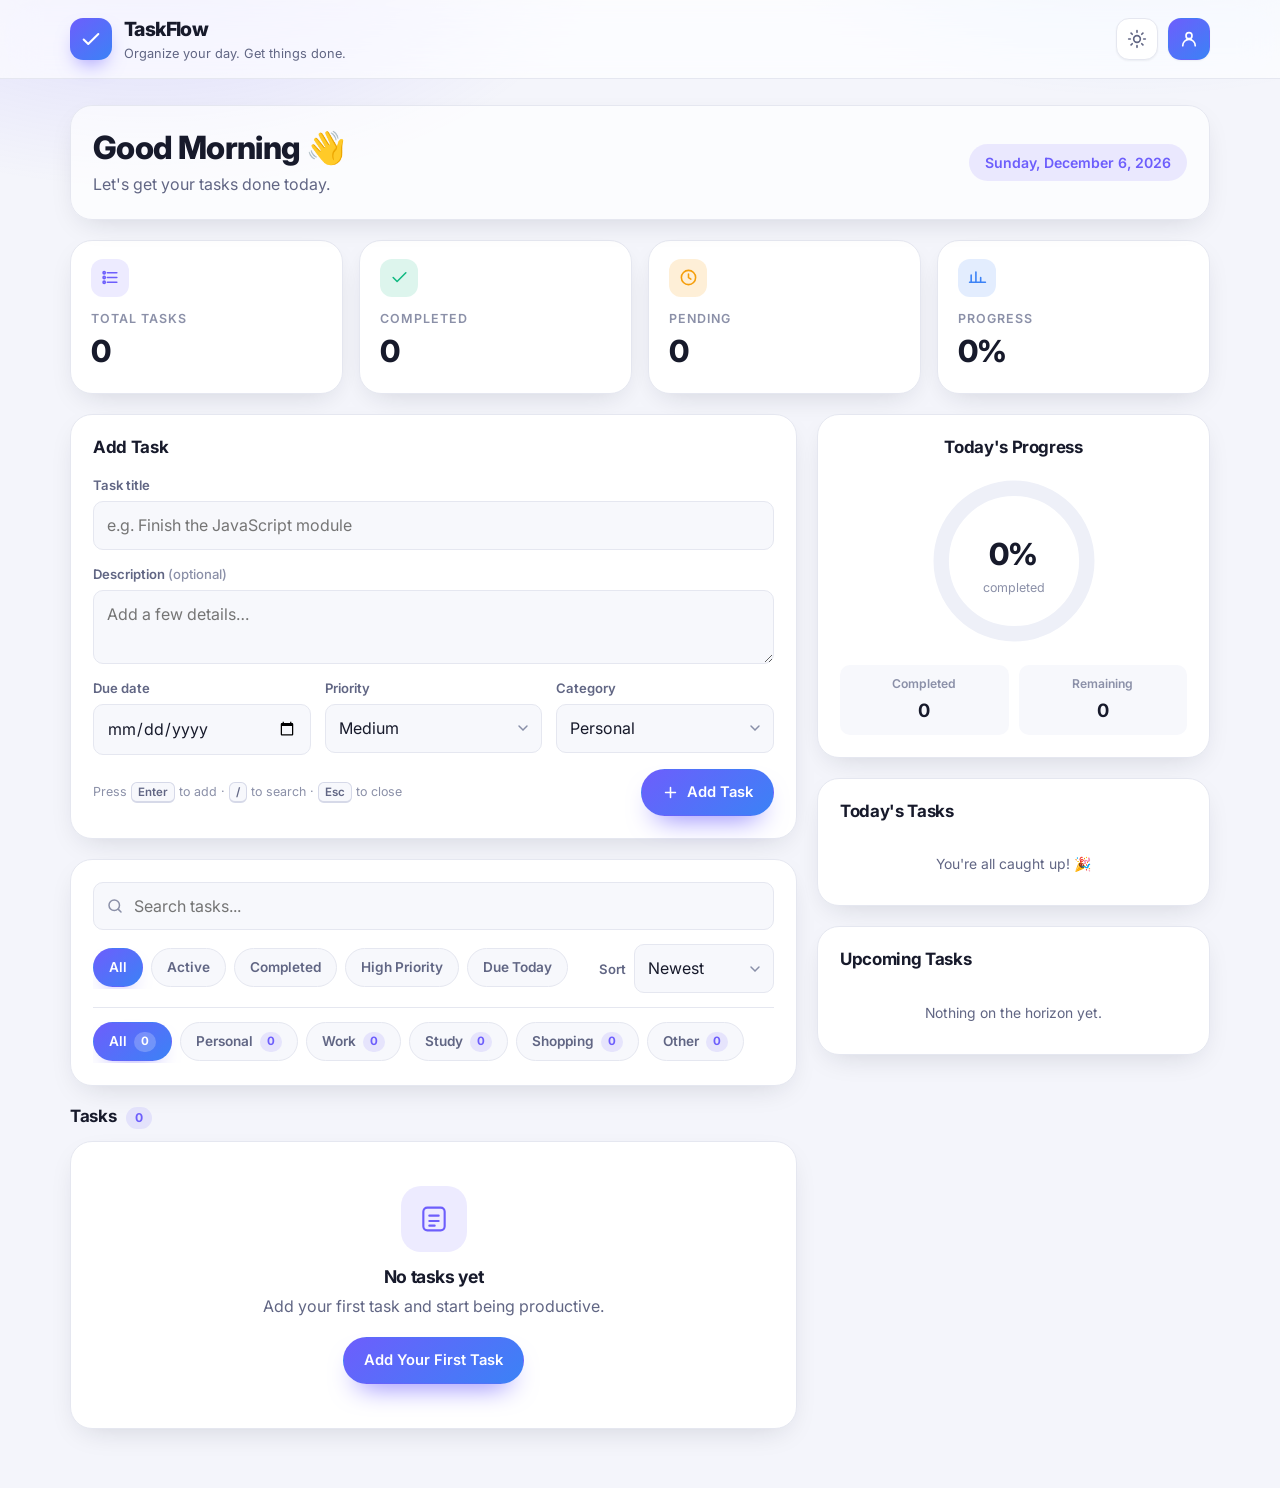
==== todo-app/index.html @ 4cf3ac59 "Add TaskFlow to-do app (HTML/CSS/JS, localStorage)" ====
<!DOCTYPE html>
<html lang="en" data-theme="light">
<head>
  <meta charset="UTF-8">
  <meta name="viewport" content="width=device-width, initial-scale=1.0">
  <title>TaskFlow — Organize your day. Get things done.</title>
  <meta name="description" content="TaskFlow is a modern to-do list app to organize your day and get things done.">
  <link rel="preconnect" href="https://fonts.googleapis.com">
  <link rel="preconnect" href="https://fonts.gstatic.com" crossorigin>
  <link href="https://fonts.googleapis.com/css2?family=Inter:wght@400;500;600;700;800&display=swap" rel="stylesheet">
  <link rel="stylesheet" href="style.css">
</head>
<body>
  <a class="skip-link" href="#main">Skip to content</a>

  <header class="app-header">
    <div class="container header-inner">
      <div class="brand">
        <span class="brand-mark" aria-hidden="true">
          <svg viewBox="0 0 24 24" fill="none" stroke="currentColor" stroke-width="2.2" stroke-linecap="round" stroke-linejoin="round">
            <path d="M4 12.5 9 17.5 20 6.5"></path>
          </svg>
        </span>
        <span class="brand-text">
          <span class="brand-title">TaskFlow</span>
          <span class="brand-subtitle">Organize your day. Get things done.</span>
        </span>
      </div>

      <div class="header-actions">
        <button id="themeToggle" class="icon-btn" type="button" aria-pressed="false" aria-label="Switch to dark mode" title="Toggle theme (T)">
          <svg class="icon-sun" viewBox="0 0 24 24" fill="none" stroke="currentColor" stroke-width="2" stroke-linecap="round" aria-hidden="true">
            <circle cx="12" cy="12" r="4"></circle>
            <path d="M12 2v2M12 20v2M4.9 4.9l1.4 1.4M17.7 17.7l1.4 1.4M2 12h2M20 12h2M4.9 19.1l1.4-1.4M17.7 6.3l1.4-1.4"></path>
          </svg>
          <svg class="icon-moon" viewBox="0 0 24 24" fill="none" stroke="currentColor" stroke-width="2" stroke-linecap="round" stroke-linejoin="round" aria-hidden="true">
            <path d="M21 12.8A9 9 0 1 1 11.2 3a7 7 0 0 0 9.8 9.8z"></path>
          </svg>
        </button>
        <button class="avatar-btn" type="button" aria-label="Your profile" title="Your profile">
          <svg viewBox="0 0 24 24" fill="none" stroke="currentColor" stroke-width="2" stroke-linecap="round" stroke-linejoin="round" aria-hidden="true">
            <circle cx="12" cy="8" r="3.6"></circle>
            <path d="M4.5 20a7.5 7.5 0 0 1 15 0"></path>
          </svg>
        </button>
      </div>
    </div>
  </header>

  <main class="container dashboard" id="main">
    <section class="welcome card glass" aria-labelledby="greeting">
      <div>
        <h1 class="welcome-title" id="greeting">Hello 👋</h1>
        <p class="welcome-sub">Let's get your tasks done today.</p>
      </div>
      <p class="welcome-date" id="todayDate"></p>
    </section>

    <section class="stats" aria-label="Task statistics">
      <article class="card stat-card">
        <span class="stat-icon stat-icon--total" aria-hidden="true">
          <svg viewBox="0 0 24 24" fill="none" stroke="currentColor" stroke-width="2" stroke-linecap="round" stroke-linejoin="round"><path d="M8 6h12M8 12h12M8 18h12"></path><circle cx="4" cy="6" r="1.4"></circle><circle cx="4" cy="12" r="1.4"></circle><circle cx="4" cy="18" r="1.4"></circle></svg>
        </span>
        <p class="stat-label">Total Tasks</p>
        <p class="stat-value" id="statTotal">0</p>
      </article>

      <article class="card stat-card">
        <span class="stat-icon stat-icon--done" aria-hidden="true">
          <svg viewBox="0 0 24 24" fill="none" stroke="currentColor" stroke-width="2" stroke-linecap="round" stroke-linejoin="round"><path d="M20 6 9 17l-5-5"></path></svg>
        </span>
        <p class="stat-label">Completed</p>
        <p class="stat-value" id="statCompleted">0</p>
      </article>

      <article class="card stat-card">
        <span class="stat-icon stat-icon--pending" aria-hidden="true">
          <svg viewBox="0 0 24 24" fill="none" stroke="currentColor" stroke-width="2" stroke-linecap="round" stroke-linejoin="round"><circle cx="12" cy="12" r="9"></circle><path d="M12 7.5V12l3 2"></path></svg>
        </span>
        <p class="stat-label">Pending</p>
        <p class="stat-value" id="statPending">0</p>
      </article>

      <article class="card stat-card">
        <span class="stat-icon stat-icon--progress" aria-hidden="true">
          <svg viewBox="0 0 24 24" fill="none" stroke="currentColor" stroke-width="2" stroke-linecap="round" stroke-linejoin="round"><path d="M4 18V9M10 18V5M16 18v-6M22 18H2"></path></svg>
        </span>
        <p class="stat-label">Progress</p>
        <p class="stat-value" id="statProgress">0%</p>
      </article>
    </section>

    <div class="layout">
      <div class="layout-main">
        <section class="card compose" aria-labelledby="composeTitle">
          <h2 class="section-title" id="composeTitle">Add Task</h2>
          <form id="taskForm" novalidate>
            <div class="field">
              <label for="taskTitle">Task title</label>
              <input id="taskTitle" name="title" type="text" maxlength="120" placeholder="e.g. Finish the JavaScript module" autocomplete="off">
              <p class="error" id="titleError" role="alert" hidden></p>
            </div>

            <div class="field">
              <label for="taskDescription">Description <span class="optional">(optional)</span></label>
              <textarea id="taskDescription" name="description" rows="2" maxlength="500" placeholder="Add a few details…"></textarea>
            </div>

            <div class="field-row">
              <div class="field">
                <label for="taskDueDate">Due date</label>
                <input id="taskDueDate" name="dueDate" type="date">
                <p class="error" id="dueDateError" role="alert" hidden></p>
              </div>
              <div class="field">
                <label for="taskPriority">Priority</label>
                <select id="taskPriority" name="priority">
                  <option value="low">Low</option>
                  <option value="medium" selected>Medium</option>
                  <option value="high">High</option>
                </select>
              </div>
              <div class="field">
                <label for="taskCategory">Category</label>
                <select id="taskCategory" name="category">
                  <option value="personal" selected>Personal</option>
                  <option value="work">Work</option>
                  <option value="study">Study</option>
                  <option value="shopping">Shopping</option>
                  <option value="other">Other</option>
                </select>
              </div>
            </div>

            <div class="compose-footer">
              <p class="hint">Press <kbd>Enter</kbd> to add · <kbd>/</kbd> to search · <kbd>Esc</kbd> to close</p>
              <button class="btn btn-primary" type="submit" id="addTaskBtn">
                <svg viewBox="0 0 24 24" fill="none" stroke="currentColor" stroke-width="2.2" stroke-linecap="round" aria-hidden="true"><path d="M12 5v14M5 12h14"></path></svg>
                Add Task
              </button>
            </div>
          </form>
        </section>

        <section class="card toolbar" aria-label="Search, filter and sort tasks">
          <div class="search-wrap">
            <svg class="search-icon" viewBox="0 0 24 24" fill="none" stroke="currentColor" stroke-width="2" stroke-linecap="round" aria-hidden="true"><circle cx="11" cy="11" r="7"></circle><path d="m20 20-3.5-3.5"></path></svg>
            <input id="searchInput" type="search" placeholder="Search tasks..." aria-label="Search tasks" autocomplete="off">
          </div>

          <div class="toolbar-row">
            <div class="chips" id="statusFilters" role="tablist" aria-label="Status filters">
              <button class="chip is-active" type="button" role="tab" aria-selected="true" data-filter="all">All</button>
              <button class="chip" type="button" role="tab" aria-selected="false" data-filter="active">Active</button>
              <button class="chip" type="button" role="tab" aria-selected="false" data-filter="completed">Completed</button>
              <button class="chip" type="button" role="tab" aria-selected="false" data-filter="high">High Priority</button>
              <button class="chip" type="button" role="tab" aria-selected="false" data-filter="today">Due Today</button>
            </div>

            <div class="sort-wrap">
              <label for="sortSelect">Sort</label>
              <select id="sortSelect">
                <option value="newest" selected>Newest</option>
                <option value="oldest">Oldest</option>
                <option value="priority">Priority</option>
                <option value="dueDate">Due Date</option>
              </select>
            </div>
          </div>

          <div class="chips chips--category" id="categoryFilters" aria-label="Category filters">
            <button class="chip is-active" type="button" data-category="all">All <span class="chip-count" data-count="all">0</span></button>
            <button class="chip" type="button" data-category="personal">Personal <span class="chip-count" data-count="personal">0</span></button>
            <button class="chip" type="button" data-category="work">Work <span class="chip-count" data-count="work">0</span></button>
            <button class="chip" type="button" data-category="study">Study <span class="chip-count" data-count="study">0</span></button>
            <button class="chip" type="button" data-category="shopping">Shopping <span class="chip-count" data-count="shopping">0</span></button>
            <button class="chip" type="button" data-category="other">Other <span class="chip-count" data-count="other">0</span></button>
          </div>
        </section>

        <section class="task-section" aria-labelledby="activeTitle">
          <div class="section-head">
            <h2 class="section-title" id="activeTitle">Tasks <span class="badge-count" id="activeCount">0</span></h2>
          </div>
          <ul class="task-list" id="taskList"></ul>

          <div class="empty-state card" id="emptyState" hidden>
            <span class="empty-art" aria-hidden="true">
              <svg viewBox="0 0 24 24" fill="none" stroke="currentColor" stroke-width="1.6" stroke-linecap="round" stroke-linejoin="round"><rect x="4" y="3.5" width="16" height="17" rx="3"></rect><path d="M8.5 9.5h7M8.5 13.5h7M8.5 17h4"></path></svg>
            </span>
            <h3 id="emptyTitle">No tasks yet</h3>
            <p id="emptyText">Add your first task and start being productive.</p>
            <button class="btn btn-primary" type="button" id="emptyAddBtn">Add Your First Task</button>
          </div>
        </section>

        <section class="task-section" aria-labelledby="completedTitle" id="completedSection" hidden>
          <div class="section-head">
            <h2 class="section-title" id="completedTitle">Completed <span class="badge-count" id="completedCount">0</span></h2>
            <button class="btn btn-ghost btn-sm" type="button" id="clearCompletedBtn">Clear completed</button>
          </div>
          <ul class="task-list" id="completedList"></ul>
        </section>
      </div>

      <aside class="layout-side">
        <section class="card progress-card" aria-labelledby="progressTitle">
          <h2 class="section-title" id="progressTitle">Today's Progress</h2>
          <div class="ring-wrap">
            <svg class="ring" viewBox="0 0 120 120" role="img" aria-labelledby="ringLabel">
              <title id="ringLabel">Completion progress</title>
              <circle class="ring-track" cx="60" cy="60" r="52"></circle>
              <circle class="ring-value" id="progressRing" cx="60" cy="60" r="52"></circle>
            </svg>
            <div class="ring-center">
              <p class="ring-percent" id="progressPercent">0%</p>
              <p class="ring-caption">completed</p>
            </div>
          </div>
          <dl class="progress-legend">
            <div><dt>Completed</dt><dd id="progressCompleted">0</dd></div>
            <div><dt>Remaining</dt><dd id="progressRemaining">0</dd></div>
          </dl>
        </section>

        <section class="card list-card" aria-labelledby="todayTitle">
          <h2 class="section-title" id="todayTitle">Today's Tasks</h2>
          <ul class="mini-list" id="todayList"></ul>
          <p class="mini-empty" id="todayEmpty">You're all caught up! 🎉</p>
        </section>

        <section class="card list-card" aria-labelledby="upcomingTitle">
          <h2 class="section-title" id="upcomingTitle">Upcoming Tasks</h2>
          <ul class="mini-list" id="upcomingList"></ul>
          <p class="mini-empty" id="upcomingEmpty">Nothing on the horizon yet.</p>
        </section>
      </aside>
    </div>
  </main>

  <!-- Edit modal -->
  <div class="modal-backdrop" id="editModal" hidden>
    <div class="modal card" role="dialog" aria-modal="true" aria-labelledby="editModalTitle">
      <header class="modal-head">
        <h2 id="editModalTitle">Edit Task</h2>
        <button class="icon-btn icon-btn--sm" type="button" data-close-modal aria-label="Close">
          <svg viewBox="0 0 24 24" fill="none" stroke="currentColor" stroke-width="2" stroke-linecap="round" aria-hidden="true"><path d="M6 6l12 12M18 6 6 18"></path></svg>
        </button>
      </header>

      <form id="editForm" novalidate>
        <div class="field">
          <label for="editTitle">Task title</label>
          <input id="editTitle" type="text" maxlength="120" autocomplete="off">
          <p class="error" id="editTitleError" role="alert" hidden></p>
        </div>
        <div class="field">
          <label for="editDescription">Description</label>
          <textarea id="editDescription" rows="3" maxlength="500"></textarea>
        </div>
        <div class="field-row">
          <div class="field">
            <label for="editDueDate">Due date</label>
            <input id="editDueDate" type="date">
          </div>
          <div class="field">
            <label for="editPriority">Priority</label>
            <select id="editPriority">
              <option value="low">Low</option>
              <option value="medium">Medium</option>
              <option value="high">High</option>
            </select>
          </div>
          <div class="field">
            <label for="editCategory">Category</label>
            <select id="editCategory">
              <option value="personal">Personal</option>
              <option value="work">Work</option>
              <option value="study">Study</option>
              <option value="shopping">Shopping</option>
              <option value="other">Other</option>
            </select>
          </div>
        </div>
        <footer class="modal-foot">
          <button class="btn btn-ghost" type="button" data-close-modal>Cancel</button>
          <button class="btn btn-primary" type="submit">Save Changes</button>
        </footer>
      </form>
    </div>
  </div>

  <!-- Delete modal -->
  <div class="modal-backdrop" id="deleteModal" hidden>
    <div class="modal modal--sm card" role="dialog" aria-modal="true" aria-labelledby="deleteModalTitle" aria-describedby="deleteModalText">
      <div class="danger-art" aria-hidden="true">
        <svg viewBox="0 0 24 24" fill="none" stroke="currentColor" stroke-width="2" stroke-linecap="round" stroke-linejoin="round"><path d="M4 7h16M9 7V5.5A1.5 1.5 0 0 1 10.5 4h3A1.5 1.5 0 0 1 15 5.5V7"></path><path d="M6.5 7l.8 12A2 2 0 0 0 9.3 21h5.4a2 2 0 0 0 2-1.9l.8-12"></path></svg>
      </div>
      <h2 id="deleteModalTitle">Delete task</h2>
      <p id="deleteModalText">Are you sure you want to delete this task?</p>
      <footer class="modal-foot modal-foot--center">
        <button class="btn btn-ghost" type="button" data-close-modal>Cancel</button>
        <button class="btn btn-danger" type="button" id="confirmDeleteBtn">Delete</button>
      </footer>
    </div>
  </div>

  <div class="toast-stack" id="toastStack" role="status" aria-live="polite" aria-atomic="false"></div>

  <script src="script.js"></script>
</body>
</html>
---- todo-app/style.css ----
/* ==========================================================================
   TaskFlow — design tokens
   ========================================================================== */
:root {
  --accent: #6d5efc;
  --accent-strong: #5a4bf0;
  --accent-soft: rgba(109, 94, 252, 0.12);
  --blue: #3b82f6;

  --bg: #f4f5fb;
  --bg-glow-1: rgba(109, 94, 252, 0.18);
  --bg-glow-2: rgba(59, 130, 246, 0.16);
  --surface: #ffffff;
  --surface-2: #f7f8fc;
  --surface-3: #eef0f8;
  --glass: rgba(255, 255, 255, 0.65);
  --border: #e5e7f0;
  --border-strong: #d6d9e8;

  --text: #171a2b;
  --text-muted: #616684;
  --text-faint: #8b90a8;

  --low: #10b981;
  --low-soft: rgba(16, 185, 129, 0.14);
  --medium: #f59e0b;
  --medium-soft: rgba(245, 158, 11, 0.16);
  --high: #ef4444;
  --high-soft: rgba(239, 68, 68, 0.14);

  --radius-sm: 10px;
  --radius: 16px;
  --radius-lg: 22px;
  --shadow-sm: 0 1px 2px rgba(23, 26, 43, 0.06);
  --shadow: 0 10px 30px -12px rgba(23, 26, 43, 0.18);
  --shadow-lg: 0 26px 60px -22px rgba(23, 26, 43, 0.32);
  --ring: 0 0 0 4px rgba(109, 94, 252, 0.22);

  --ease: cubic-bezier(0.4, 0, 0.2, 1);
  --speed: 220ms;
}

[data-theme="dark"] {
  --accent: #8b7dff;
  --accent-strong: #a396ff;
  --accent-soft: rgba(139, 125, 255, 0.16);

  --bg: #0d0f1a;
  --bg-glow-1: rgba(109, 94, 252, 0.26);
  --bg-glow-2: rgba(59, 130, 246, 0.18);
  --surface: #161a29;
  --surface-2: #1b2032;
  --surface-3: #222840;
  --glass: rgba(28, 33, 51, 0.62);
  --border: #262c42;
  --border-strong: #333a56;

  --text: #eef0f8;
  --text-muted: #a6accb;
  --text-faint: #7d84a3;

  --shadow-sm: 0 1px 2px rgba(0, 0, 0, 0.4);
  --shadow: 0 14px 34px -14px rgba(0, 0, 0, 0.7);
  --shadow-lg: 0 30px 70px -24px rgba(0, 0, 0, 0.8);
  --ring: 0 0 0 4px rgba(139, 125, 255, 0.28);
}

/* ==========================================================================
   Base
   ========================================================================== */
*,
*::before,
*::after { box-sizing: border-box; }

html { scroll-behavior: smooth; }

body {
  margin: 0;
  min-height: 100vh;
  font-family: "Inter", system-ui, -apple-system, "Segoe UI", sans-serif;
  color: var(--text);
  background: var(--bg);
  line-height: 1.55;
  -webkit-font-smoothing: antialiased;
  overflow-x: hidden;
  transition: background var(--speed) var(--ease), color var(--speed) var(--ease);
}

body::before {
  content: "";
  position: fixed;
  inset: -20% -10% auto -10%;
  height: 70vh;
  background:
    radial-gradient(42% 55% at 18% 20%, var(--bg-glow-1), transparent 70%),
    radial-gradient(38% 50% at 82% 8%, var(--bg-glow-2), transparent 72%);
  pointer-events: none;
  z-index: 0;
}

h1, h2, h3 { margin: 0; line-height: 1.25; letter-spacing: -0.02em; }
p { margin: 0; }
ul { margin: 0; padding: 0; list-style: none; }
button { font: inherit; color: inherit; cursor: pointer; }
input, textarea, select { font: inherit; color: inherit; }

:focus-visible {
  outline: 2px solid var(--accent);
  outline-offset: 2px;
}

.skip-link {
  position: absolute;
  left: -9999px;
  top: 0;
  padding: 10px 16px;
  background: var(--surface);
  border-radius: 0 0 var(--radius-sm) 0;
  z-index: 60;
}
.skip-link:focus { left: 0; }

.container {
  width: 100%;
  max-width: 1180px;
  margin: 0 auto;
  padding: 0 20px;
  position: relative;
  z-index: 1;
}

.card {
  background: var(--surface);
  border: 1px solid var(--border);
  border-radius: var(--radius-lg);
  box-shadow: var(--shadow);
  padding: 22px;
}

.glass {
  background: var(--glass);
  backdrop-filter: blur(16px) saturate(160%);
  -webkit-backdrop-filter: blur(16px) saturate(160%);
}

/* ==========================================================================
   Header
   ========================================================================== */
.app-header {
  position: sticky;
  top: 0;
  z-index: 30;
  background: var(--glass);
  backdrop-filter: blur(18px) saturate(160%);
  -webkit-backdrop-filter: blur(18px) saturate(160%);
  border-bottom: 1px solid var(--border);
}

.header-inner {
  display: flex;
  align-items: center;
  justify-content: space-between;
  gap: 16px;
  padding-block: 14px;
}

.brand { display: flex; align-items: center; gap: 12px; min-width: 0; }

.brand-mark {
  display: grid;
  place-items: center;
  width: 42px;
  height: 42px;
  flex: none;
  border-radius: 13px;
  color: #fff;
  background: linear-gradient(140deg, var(--accent), var(--blue));
  box-shadow: 0 10px 22px -10px var(--accent);
}
.brand-mark svg { width: 22px; height: 22px; }

.brand-text { display: flex; flex-direction: column; min-width: 0; }
.brand-title { font-size: 1.22rem; font-weight: 800; letter-spacing: -0.03em; }
.brand-subtitle { font-size: 0.8rem; color: var(--text-muted); }

.header-actions { display: flex; align-items: center; gap: 10px; }

.icon-btn,
.avatar-btn {
  display: grid;
  place-items: center;
  width: 42px;
  height: 42px;
  border-radius: 13px;
  border: 1px solid var(--border);
  background: var(--surface);
  color: var(--text-muted);
  box-shadow: var(--shadow-sm);
  transition: transform var(--speed) var(--ease), color var(--speed) var(--ease),
    border-color var(--speed) var(--ease), background var(--speed) var(--ease);
}
.icon-btn:hover,
.avatar-btn:hover {
  color: var(--accent);
  border-color: var(--accent);
  transform: translateY(-2px);
}
.icon-btn svg,
.avatar-btn svg { width: 20px; height: 20px; }
.icon-btn--sm { width: 34px; height: 34px; border-radius: 10px; }
.icon-btn--sm svg { width: 16px; height: 16px; }

.icon-moon { display: none; }
[data-theme="dark"] .icon-sun { display: none; }
[data-theme="dark"] .icon-moon { display: block; }

.avatar-btn {
  color: #fff;
  border-color: transparent;
  background: linear-gradient(140deg, var(--accent), var(--blue));
}
.avatar-btn:hover { color: #fff; border-color: transparent; }

/* ==========================================================================
   Dashboard layout
   ========================================================================== */
.dashboard {
  display: flex;
  flex-direction: column;
  gap: 20px;
  padding-block: 26px 60px;
  animation: page-in 480ms var(--ease) both;
}

.welcome {
  display: flex;
  align-items: center;
  justify-content: space-between;
  gap: 18px;
  flex-wrap: wrap;
}
.welcome-title { font-size: clamp(1.5rem, 3.2vw, 2rem); font-weight: 800; }
.welcome-sub { color: var(--text-muted); margin-top: 4px; }
.welcome-date {
  font-size: 0.88rem;
  font-weight: 600;
  color: var(--accent);
  background: var(--accent-soft);
  border-radius: 999px;
  padding: 8px 16px;
  white-space: nowrap;
}

.stats {
  display: grid;
  grid-template-columns: repeat(4, minmax(0, 1fr));
  gap: 16px;
}

.stat-card {
  padding: 18px 20px;
  transition: transform var(--speed) var(--ease), box-shadow var(--speed) var(--ease);
}
.stat-card:hover { transform: translateY(-4px); box-shadow: var(--shadow-lg); }

.stat-icon {
  display: grid;
  place-items: center;
  width: 38px;
  height: 38px;
  border-radius: 12px;
  margin-bottom: 12px;
}
.stat-icon svg { width: 19px; height: 19px; }
.stat-icon--total { color: var(--accent); background: var(--accent-soft); }
.stat-icon--done { color: var(--low); background: var(--low-soft); }
.stat-icon--pending { color: var(--medium); background: var(--medium-soft); }
.stat-icon--progress { color: var(--blue); background: rgba(59, 130, 246, 0.14); }

.stat-label {
  font-size: 0.78rem;
  font-weight: 600;
  text-transform: uppercase;
  letter-spacing: 0.08em;
  color: var(--text-faint);
}
.stat-value { font-size: 1.9rem; font-weight: 800; letter-spacing: -0.03em; }

.layout {
  display: grid;
  grid-template-columns: minmax(0, 1.85fr) minmax(0, 1fr);
  gap: 20px;
  align-items: start;
}
.layout-main,
.layout-side { display: flex; flex-direction: column; gap: 20px; min-width: 0; }
.layout-side { position: sticky; top: 92px; }

.section-title { font-size: 1.06rem; font-weight: 700; }
.section-head {
  display: flex;
  align-items: center;
  justify-content: space-between;
  gap: 12px;
  margin-bottom: 12px;
}
.badge-count {
  display: inline-grid;
  place-items: center;
  min-width: 26px;
  height: 22px;
  padding: 0 7px;
  margin-left: 6px;
  font-size: 0.76rem;
  font-weight: 700;
  color: var(--accent);
  background: var(--accent-soft);
  border-radius: 999px;
}

/* ==========================================================================
   Forms
   ========================================================================== */
.field { display: flex; flex-direction: column; gap: 6px; min-width: 0; }
.compose form { display: flex; flex-direction: column; gap: 14px; margin-top: 16px; }
.field-row {
  display: grid;
  grid-template-columns: repeat(3, minmax(0, 1fr));
  gap: 14px;
}

label {
  font-size: 0.82rem;
  font-weight: 600;
  color: var(--text-muted);
}
.optional { font-weight: 500; color: var(--text-faint); }

input[type="text"],
input[type="search"],
input[type="date"],
textarea,
select {
  width: 100%;
  padding: 11px 13px;
  background: var(--surface-2);
  border: 1px solid var(--border);
  border-radius: var(--radius-sm);
  transition: border-color var(--speed) var(--ease), box-shadow var(--speed) var(--ease),
    background var(--speed) var(--ease);
}
textarea { resize: vertical; min-height: 46px; }

select {
  appearance: none;
  background-image: url("data:image/svg+xml,%3Csvg xmlns='http://www.w3.org/2000/svg' viewBox='0 0 24 24' fill='none' stroke='%23888fa8' stroke-width='2.2' stroke-linecap='round'%3E%3Cpath d='m6 9 6 6 6-6'/%3E%3C/svg%3E");
  background-repeat: no-repeat;
  background-position: right 10px center;
  background-size: 16px;
  padding-right: 34px;
}

input:focus,
textarea:focus,
select:focus {
  outline: none;
  border-color: var(--accent);
  box-shadow: var(--ring);
  background: var(--surface);
}

input.is-invalid,
textarea.is-invalid {
  border-color: var(--high);
  box-shadow: 0 0 0 4px var(--high-soft);
}

.error { font-size: 0.78rem; font-weight: 500; color: var(--high); }

.compose-footer {
  display: flex;
  align-items: center;
  justify-content: space-between;
  gap: 14px;
  flex-wrap: wrap;
}
.hint { font-size: 0.78rem; color: var(--text-faint); }
kbd {
  font-family: inherit;
  font-size: 0.72rem;
  font-weight: 600;
  padding: 2px 6px;
  border: 1px solid var(--border-strong);
  border-bottom-width: 2px;
  border-radius: 6px;
  background: var(--surface-2);
  color: var(--text-muted);
}

/* Buttons */
.btn {
  display: inline-flex;
  align-items: center;
  justify-content: center;
  gap: 8px;
  padding: 11px 20px;
  font-size: 0.92rem;
  font-weight: 600;
  border: 1px solid transparent;
  border-radius: 999px;
  transition: transform var(--speed) var(--ease), box-shadow var(--speed) var(--ease),
    background var(--speed) var(--ease), color var(--speed) var(--ease);
}
.btn svg { width: 17px; height: 17px; }
.btn:hover { transform: translateY(-2px); }
.btn:active { transform: translateY(0); }
.btn-sm { padding: 7px 14px; font-size: 0.82rem; }

.btn-primary {
  color: #fff;
  background: linear-gradient(140deg, var(--accent), var(--blue));
  box-shadow: 0 14px 28px -14px var(--accent);
}
.btn-primary:hover { box-shadow: 0 18px 34px -14px var(--accent); }

.btn-ghost {
  color: var(--text-muted);
  background: var(--surface-2);
  border-color: var(--border);
}
.btn-ghost:hover { color: var(--text); background: var(--surface-3); }

.btn-danger {
  color: #fff;
  background: var(--high);
  box-shadow: 0 14px 28px -14px var(--high);
}

/* ==========================================================================
   Toolbar: search / filters / sort
   ========================================================================== */
.toolbar { display: flex; flex-direction: column; gap: 14px; }

.search-wrap { position: relative; }
.search-icon {
  position: absolute;
  left: 13px;
  top: 50%;
  transform: translateY(-50%);
  width: 18px;
  height: 18px;
  color: var(--text-faint);
  pointer-events: none;
}
.search-wrap input { padding-left: 40px; }

.toolbar-row {
  display: flex;
  align-items: center;
  justify-content: space-between;
  gap: 14px;
  flex-wrap: wrap;
}

.chips {
  display: flex;
  gap: 8px;
  overflow-x: auto;
  scrollbar-width: none;
  padding-bottom: 2px;
}
.chips::-webkit-scrollbar { display: none; }
.chips--category { border-top: 1px solid var(--border); padding-top: 14px; }

.chip {
  display: inline-flex;
  align-items: center;
  gap: 7px;
  white-space: nowrap;
  padding: 8px 15px;
  font-size: 0.85rem;
  font-weight: 600;
  color: var(--text-muted);
  background: var(--surface-2);
  border: 1px solid var(--border);
  border-radius: 999px;
  transition: all var(--speed) var(--ease);
}
.chip:hover { color: var(--accent); border-color: var(--accent); }
.chip.is-active {
  color: #fff;
  background: linear-gradient(140deg, var(--accent), var(--blue));
  border-color: transparent;
  box-shadow: 0 10px 22px -14px var(--accent);
}

.chip-count {
  font-size: 0.72rem;
  font-weight: 700;
  padding: 1px 7px;
  border-radius: 999px;
  background: var(--accent-soft);
  color: var(--accent);
}
.chip.is-active .chip-count { background: rgba(255, 255, 255, 0.22); color: #fff; }

.sort-wrap { display: flex; align-items: center; gap: 8px; }
.sort-wrap select { width: auto; min-width: 140px; }

/* ==========================================================================
   Task cards
   ========================================================================== */
.task-list { display: flex; flex-direction: column; gap: 12px; }

.task {
  display: flex;
  align-items: flex-start;
  gap: 14px;
  padding: 16px 18px;
  background: var(--surface);
  border: 1px solid var(--border);
  border-radius: var(--radius);
  box-shadow: var(--shadow-sm);
  animation: task-in 320ms var(--ease) both;
  transition: transform var(--speed) var(--ease), box-shadow var(--speed) var(--ease),
    border-color var(--speed) var(--ease), opacity var(--speed) var(--ease);
}
.task:hover { transform: translateY(-3px); box-shadow: var(--shadow); border-color: var(--border-strong); }
.task.is-removing { animation: task-out 260ms var(--ease) both; }
.task.is-completed { opacity: 0.66; background: var(--surface-2); }
.task.is-due-soon { border-left: 3px solid var(--medium); }
.task.is-overdue { border-left: 3px solid var(--high); }

.task-check {
  position: relative;
  flex: none;
  width: 22px;
  height: 22px;
  margin-top: 3px;
  border-radius: 7px;
  border: 2px solid var(--border-strong);
  background: transparent;
  display: grid;
  place-items: center;
  color: transparent;
  transition: all var(--speed) var(--ease);
}
.task-check svg { width: 13px; height: 13px; }
.task-check:hover { border-color: var(--accent); }
.task.is-completed .task-check {
  color: #fff;
  border-color: transparent;
  background: linear-gradient(140deg, var(--low), #34d399);
  animation: pop 260ms var(--ease);
}

.task-body { flex: 1; min-width: 0; display: flex; flex-direction: column; gap: 6px; }
.task-title {
  font-size: 0.99rem;
  font-weight: 650;
  word-break: break-word;
}
.task.is-completed .task-title { text-decoration: line-through; color: var(--text-faint); }
.task-desc { font-size: 0.87rem; color: var(--text-muted); word-break: break-word; }
.task.is-completed .task-desc { color: var(--text-faint); }

.task-meta { display: flex; flex-wrap: wrap; align-items: center; gap: 8px; margin-top: 2px; }

.tag {
  display: inline-flex;
  align-items: center;
  gap: 5px;
  font-size: 0.74rem;
  font-weight: 600;
  padding: 4px 10px;
  border-radius: 999px;
  background: var(--surface-3);
  color: var(--text-muted);
}
.tag svg { width: 13px; height: 13px; }
.tag--low { color: var(--low); background: var(--low-soft); }
.tag--medium { color: var(--medium); background: var(--medium-soft); }
.tag--high { color: var(--high); background: var(--high-soft); }
.tag--category { color: var(--accent); background: var(--accent-soft); }
.tag--overdue { color: var(--high); background: var(--high-soft); }
.tag--due-soon { color: var(--medium); background: var(--medium-soft); }
.tag--created { color: var(--text-faint); background: transparent; padding-inline: 2px; }

.task-actions { display: flex; gap: 6px; flex: none; }
.action-btn {
  display: grid;
  place-items: center;
  width: 34px;
  height: 34px;
  border-radius: 10px;
  border: 1px solid transparent;
  background: var(--surface-2);
  color: var(--text-faint);
  transition: all var(--speed) var(--ease);
}
.action-btn svg { width: 16px; height: 16px; }
.action-btn:hover { color: var(--accent); border-color: var(--accent); background: var(--accent-soft); }
.action-btn--danger:hover { color: var(--high); border-color: var(--high); background: var(--high-soft); }

/* Empty state */
.empty-state {
  text-align: center;
  padding: 44px 26px;
  animation: task-in 320ms var(--ease) both;
}
.empty-art {
  display: inline-grid;
  place-items: center;
  width: 66px;
  height: 66px;
  margin-bottom: 14px;
  border-radius: 20px;
  color: var(--accent);
  background: var(--accent-soft);
}
.empty-art svg { width: 32px; height: 32px; }
.empty-state h3 { font-size: 1.1rem; }
.empty-state p { color: var(--text-muted); margin: 6px 0 18px; }

/* ==========================================================================
   Sidebar cards
   ========================================================================== */
.progress-card { text-align: center; }
.ring-wrap { position: relative; width: 168px; margin: 18px auto 8px; }
.ring { width: 100%; transform: rotate(-90deg); }
.ring-track,
.ring-value {
  fill: none;
  stroke-width: 11;
  stroke-linecap: round;
}
.ring-track { stroke: var(--surface-3); }
.ring-value {
  stroke: var(--accent);
  stroke-dasharray: 326.7;
  stroke-dashoffset: 326.7;
  transition: stroke-dashoffset 700ms var(--ease);
}
.ring-center {
  position: absolute;
  inset: 0;
  display: grid;
  place-content: center;
}
.ring-percent { font-size: 1.9rem; font-weight: 800; letter-spacing: -0.03em; }
.ring-caption { font-size: 0.78rem; color: var(--text-faint); }

.progress-legend {
  display: grid;
  grid-template-columns: 1fr 1fr;
  gap: 10px;
  margin: 14px 0 0;
}
.progress-legend > div {
  background: var(--surface-2);
  border-radius: var(--radius-sm);
  padding: 10px;
}
.progress-legend dt { font-size: 0.76rem; color: var(--text-faint); font-weight: 600; }
.progress-legend dd { margin: 2px 0 0; font-size: 1.15rem; font-weight: 700; }

.list-card { display: flex; flex-direction: column; gap: 12px; }
.mini-list { display: flex; flex-direction: column; gap: 8px; }
.mini-item {
  display: flex;
  align-items: center;
  gap: 10px;
  padding: 10px 12px;
  border-radius: var(--radius-sm);
  background: var(--surface-2);
  border: 1px solid transparent;
  transition: all var(--speed) var(--ease);
}
.mini-item:hover { border-color: var(--accent); transform: translateX(3px); }
.mini-dot { width: 9px; height: 9px; border-radius: 50%; flex: none; }
.mini-dot--low { background: var(--low); }
.mini-dot--medium { background: var(--medium); }
.mini-dot--high { background: var(--high); }
.mini-text { flex: 1; min-width: 0; }
.mini-title {
  font-size: 0.87rem;
  font-weight: 600;
  white-space: nowrap;
  overflow: hidden;
  text-overflow: ellipsis;
}
.mini-item.is-completed .mini-title { text-decoration: line-through; color: var(--text-faint); }
.mini-sub { font-size: 0.74rem; color: var(--text-faint); }
.mini-item.is-soon .mini-sub { color: var(--medium); font-weight: 600; }
.mini-empty { font-size: 0.87rem; color: var(--text-muted); text-align: center; padding: 8px 0; }

/* ==========================================================================
   Modals
   ========================================================================== */
.modal-backdrop {
  position: fixed;
  inset: 0;
  z-index: 50;
  display: grid;
  place-items: center;
  padding: 20px;
  background: rgba(13, 15, 26, 0.55);
  backdrop-filter: blur(6px);
  -webkit-backdrop-filter: blur(6px);
  animation: fade-in 180ms var(--ease) both;
}
.modal-backdrop[hidden] { display: none; }

.modal {
  width: min(560px, 100%);
  max-height: calc(100vh - 40px);
  overflow-y: auto;
  box-shadow: var(--shadow-lg);
  animation: modal-in 260ms var(--ease) both;
}
.modal--sm { width: min(400px, 100%); text-align: center; }
.modal form { display: flex; flex-direction: column; gap: 14px; }

.modal-head {
  display: flex;
  align-items: center;
  justify-content: space-between;
  gap: 12px;
  margin-bottom: 16px;
}
.modal-head h2 { font-size: 1.12rem; font-weight: 700; }
.modal-foot { display: flex; justify-content: flex-end; gap: 10px; margin-top: 4px; }
.modal-foot--center { justify-content: center; margin-top: 20px; }

.modal--sm h2 { font-size: 1.08rem; }
.modal--sm p { color: var(--text-muted); margin-top: 6px; }
.danger-art {
  display: inline-grid;
  place-items: center;
  width: 56px;
  height: 56px;
  margin-bottom: 14px;
  border-radius: 18px;
  color: var(--high);
  background: var(--high-soft);
}
.danger-art svg { width: 26px; height: 26px; }

/* ==========================================================================
   Toasts
   ========================================================================== */
.toast-stack {
  position: fixed;
  right: 20px;
  bottom: 20px;
  z-index: 60;
  display: flex;
  flex-direction: column;
  gap: 10px;
  pointer-events: none;
}

.toast {
  display: flex;
  align-items: center;
  gap: 10px;
  min-width: 230px;
  max-width: 340px;
  padding: 13px 16px;
  font-size: 0.88rem;
  font-weight: 600;
  color: var(--text);
  background: var(--surface);
  border: 1px solid var(--border);
  border-left: 3px solid var(--accent);
  border-radius: var(--radius-sm);
  box-shadow: var(--shadow-lg);
  animation: toast-in 300ms var(--ease) both;
}
.toast.is-leaving { animation: toast-out 260ms var(--ease) both; }
.toast-icon { flex: none; display: grid; place-items: center; width: 22px; height: 22px; }
.toast-icon svg { width: 18px; height: 18px; }
.toast--success { border-left-color: var(--low); }
.toast--success .toast-icon { color: var(--low); }
.toast--info { border-left-color: var(--blue); }
.toast--info .toast-icon { color: var(--blue); }
.toast--danger { border-left-color: var(--high); }
.toast--danger .toast-icon { color: var(--high); }

/* ==========================================================================
   Animations
   ========================================================================== */
@keyframes page-in {
  from { opacity: 0; transform: translateY(12px); }
  to { opacity: 1; transform: none; }
}
@keyframes task-in {
  from { opacity: 0; transform: translateY(10px) scale(0.985); }
  to { opacity: 1; transform: none; }
}
@keyframes task-out {
  to { opacity: 0; transform: translateX(30px) scale(0.96); }
}
@keyframes modal-in {
  from { opacity: 0; transform: translateY(16px) scale(0.97); }
  to { opacity: 1; transform: none; }
}
@keyframes fade-in { from { opacity: 0; } to { opacity: 1; } }
@keyframes toast-in {
  from { opacity: 0; transform: translateX(24px) scale(0.96); }
  to { opacity: 1; transform: none; }
}
@keyframes toast-out {
  to { opacity: 0; transform: translateX(24px) scale(0.96); }
}
@keyframes pop {
  0% { transform: scale(0.7); }
  60% { transform: scale(1.14); }
  100% { transform: scale(1); }
}

/* ==========================================================================
   Responsive
   ========================================================================== */
@media (max-width: 1024px) {
  .layout { grid-template-columns: minmax(0, 1fr); }
  .layout-side { position: static; }
}

@media (max-width: 760px) {
  .stats { grid-template-columns: repeat(2, minmax(0, 1fr)); }
  .field-row { grid-template-columns: minmax(0, 1fr); }
  .brand-subtitle { display: none; }
  .welcome { flex-direction: column; align-items: flex-start; }
  .toolbar-row { flex-direction: column; align-items: stretch; }
  .sort-wrap select { width: 100%; }
  .compose-footer { flex-direction: column-reverse; align-items: stretch; }
  .compose-footer .btn { width: 100%; }
  .hint { text-align: center; }
  .task { flex-wrap: wrap; }
  .task-actions { width: 100%; justify-content: flex-end; }
  .action-btn { width: 42px; height: 42px; }
  .task-check { width: 26px; height: 26px; }
  .toast-stack { left: 16px; right: 16px; bottom: 16px; }
  .toast { max-width: none; }
  .modal { max-height: calc(100vh - 32px); }
  .container { padding: 0 16px; }
}

@media (max-width: 420px) {
  .stats { grid-template-columns: minmax(0, 1fr); }
}

@media (prefers-reduced-motion: reduce) {
  *,
  *::before,
  *::after {
    animation-duration: 0.01ms !important;
    animation-iteration-count: 1 !important;
    transition-duration: 0.01ms !important;
  }
  html { scroll-behavior: auto; }
}
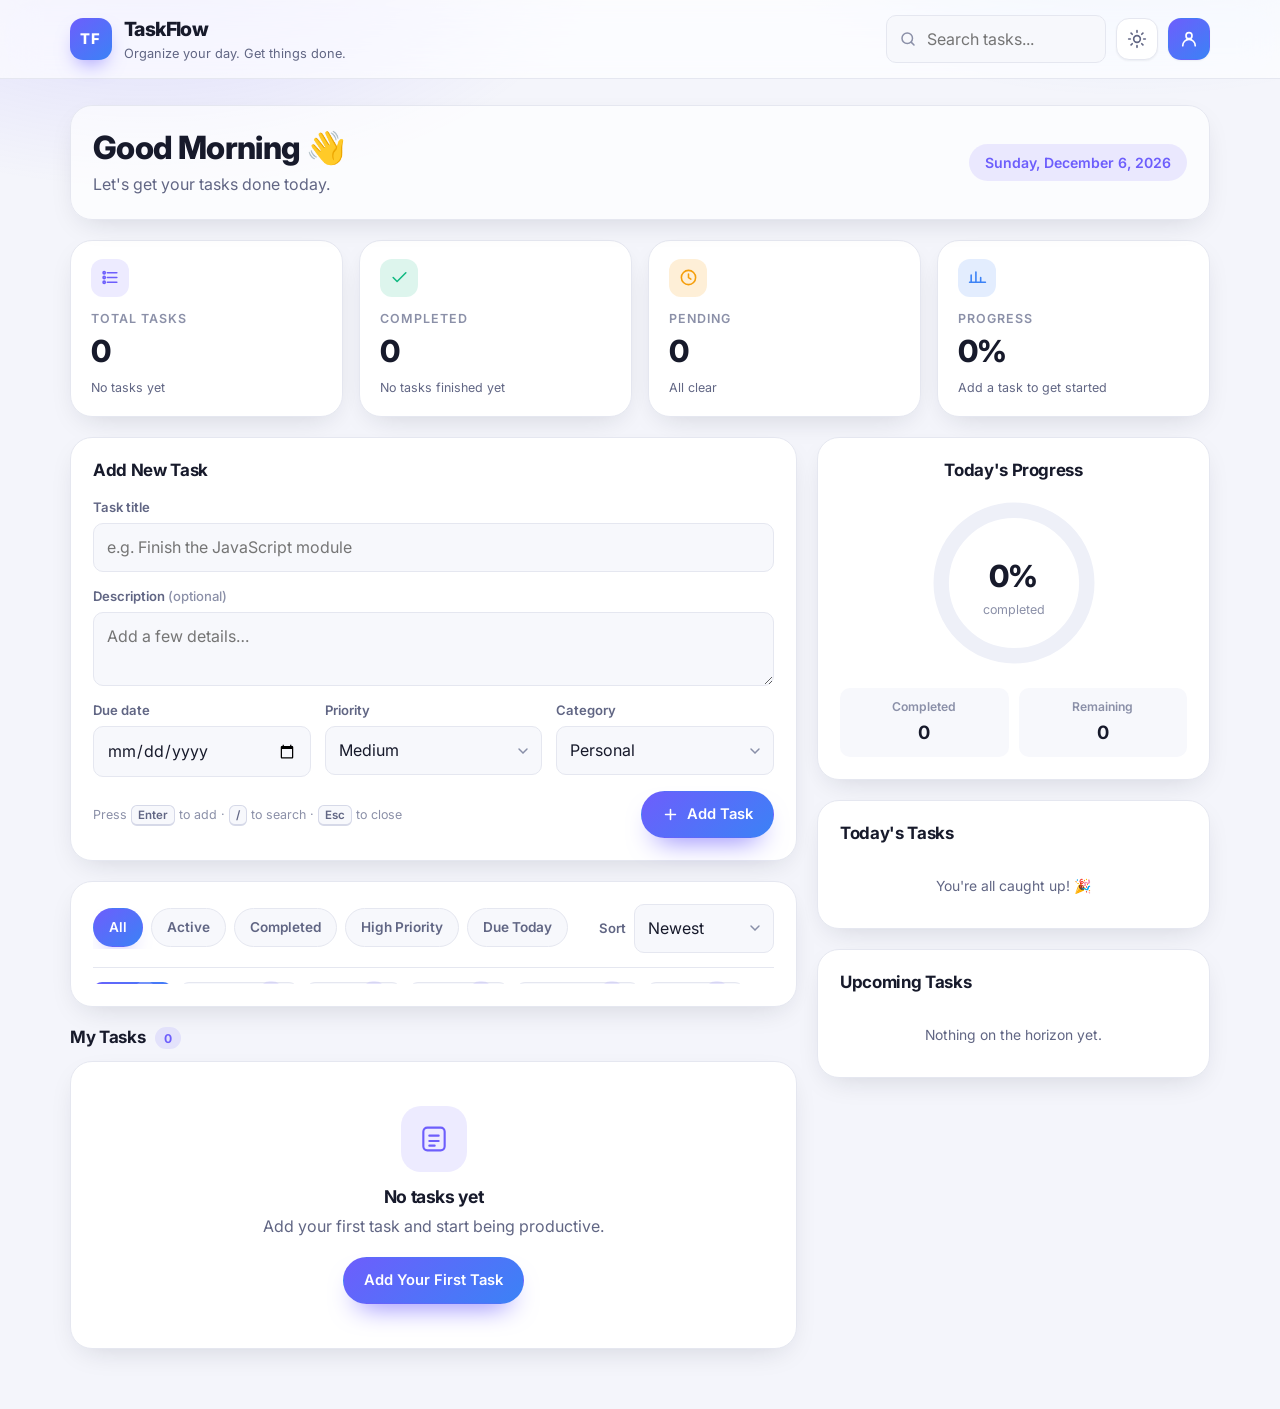
==== commit c4ae2ba4: "Align TaskFlow app with product spec Co-Authored-By: Devin AI <158243242+devin-ai-integration[bot]@u" ====
--- a/todo-app/index.html
+++ b/todo-app/index.html
@@ -16,11 +16,7 @@
   <header class="app-header">
     <div class="container header-inner">
       <div class="brand">
-        <span class="brand-mark" aria-hidden="true">
-          <svg viewBox="0 0 24 24" fill="none" stroke="currentColor" stroke-width="2.2" stroke-linecap="round" stroke-linejoin="round">
-            <path d="M4 12.5 9 17.5 20 6.5"></path>
-          </svg>
-        </span>
+        <span class="brand-mark" aria-hidden="true">TF</span>
         <span class="brand-text">
           <span class="brand-title">TaskFlow</span>
           <span class="brand-subtitle">Organize your day. Get things done.</span>
@@ -28,6 +24,10 @@
       </div>
 
       <div class="header-actions">
+        <div class="search-wrap header-search">
+          <svg class="search-icon" viewBox="0 0 24 24" fill="none" stroke="currentColor" stroke-width="2" stroke-linecap="round" aria-hidden="true"><circle cx="11" cy="11" r="7"></circle><path d="m20 20-3.5-3.5"></path></svg>
+          <input id="searchInput" type="search" placeholder="Search tasks..." aria-label="Search tasks" autocomplete="off">
+        </div>
         <button id="themeToggle" class="icon-btn" type="button" aria-pressed="false" aria-label="Switch to dark mode" title="Toggle theme (T)">
           <svg class="icon-sun" viewBox="0 0 24 24" fill="none" stroke="currentColor" stroke-width="2" stroke-linecap="round" aria-hidden="true">
             <circle cx="12" cy="12" r="4"></circle>
@@ -50,7 +50,7 @@
   <main class="container dashboard" id="main">
     <section class="welcome card glass" aria-labelledby="greeting">
       <div>
-        <h1 class="welcome-title" id="greeting">Hello 👋</h1>
+        <h1 class="welcome-title" id="greeting">Good Morning 👋</h1>
         <p class="welcome-sub">Let's get your tasks done today.</p>
       </div>
       <p class="welcome-date" id="todayDate"></p>
@@ -63,6 +63,7 @@
         </span>
         <p class="stat-label">Total Tasks</p>
         <p class="stat-value" id="statTotal">0</p>
+        <p class="stat-sub" id="statTotalSub">Nothing on your plate</p>
       </article>
 
       <article class="card stat-card">
@@ -71,6 +72,7 @@
         </span>
         <p class="stat-label">Completed</p>
         <p class="stat-value" id="statCompleted">0</p>
+        <p class="stat-sub" id="statCompletedSub">No tasks finished yet</p>
       </article>
 
       <article class="card stat-card">
@@ -79,6 +81,7 @@
         </span>
         <p class="stat-label">Pending</p>
         <p class="stat-value" id="statPending">0</p>
+        <p class="stat-sub" id="statPendingSub">All clear</p>
       </article>
 
       <article class="card stat-card">
@@ -87,13 +90,14 @@
         </span>
         <p class="stat-label">Progress</p>
         <p class="stat-value" id="statProgress">0%</p>
+        <p class="stat-sub" id="statProgressSub">Add a task to get started</p>
       </article>
     </section>
 
     <div class="layout">
       <div class="layout-main">
         <section class="card compose" aria-labelledby="composeTitle">
-          <h2 class="section-title" id="composeTitle">Add Task</h2>
+          <h2 class="section-title" id="composeTitle">Add New Task</h2>
           <form id="taskForm" novalidate>
             <div class="field">
               <label for="taskTitle">Task title</label>
@@ -142,12 +146,7 @@
           </form>
         </section>
 
-        <section class="card toolbar" aria-label="Search, filter and sort tasks">
-          <div class="search-wrap">
-            <svg class="search-icon" viewBox="0 0 24 24" fill="none" stroke="currentColor" stroke-width="2" stroke-linecap="round" aria-hidden="true"><circle cx="11" cy="11" r="7"></circle><path d="m20 20-3.5-3.5"></path></svg>
-            <input id="searchInput" type="search" placeholder="Search tasks..." aria-label="Search tasks" autocomplete="off">
-          </div>
-
+        <section class="card toolbar" aria-label="Filter and sort tasks">
           <div class="toolbar-row">
             <div class="chips" id="statusFilters" role="tablist" aria-label="Status filters">
               <button class="chip is-active" type="button" role="tab" aria-selected="true" data-filter="all">All</button>
@@ -180,7 +179,7 @@
 
         <section class="task-section" aria-labelledby="activeTitle">
           <div class="section-head">
-            <h2 class="section-title" id="activeTitle">Tasks <span class="badge-count" id="activeCount">0</span></h2>
+            <h2 class="section-title" id="activeTitle">My Tasks <span class="badge-count" id="activeCount">0</span></h2>
           </div>
           <ul class="task-list" id="taskList"></ul>
 
@@ -296,8 +295,8 @@
       <div class="danger-art" aria-hidden="true">
         <svg viewBox="0 0 24 24" fill="none" stroke="currentColor" stroke-width="2" stroke-linecap="round" stroke-linejoin="round"><path d="M4 7h16M9 7V5.5A1.5 1.5 0 0 1 10.5 4h3A1.5 1.5 0 0 1 15 5.5V7"></path><path d="M6.5 7l.8 12A2 2 0 0 0 9.3 21h5.4a2 2 0 0 0 2-1.9l.8-12"></path></svg>
       </div>
-      <h2 id="deleteModalTitle">Delete task</h2>
-      <p id="deleteModalText">Are you sure you want to delete this task?</p>
+      <h2 id="deleteModalTitle">Delete Task?</h2>
+      <p id="deleteModalText">Are you sure you want to delete this task? This action cannot be undone.</p>
       <footer class="modal-foot modal-foot--center">
         <button class="btn btn-ghost" type="button" data-close-modal>Cancel</button>
         <button class="btn btn-danger" type="button" id="confirmDeleteBtn">Delete</button>
--- a/todo-app/style.css
+++ b/todo-app/style.css
@@ -176,6 +176,9 @@
   color: #fff;
   background: linear-gradient(140deg, var(--accent), var(--blue));
   box-shadow: 0 10px 22px -10px var(--accent);
+  font-size: 0.92rem;
+  font-weight: 800;
+  letter-spacing: 0.08em;
 }
 .brand-mark svg { width: 22px; height: 22px; }
 
@@ -183,7 +186,8 @@
 .brand-title { font-size: 1.22rem; font-weight: 800; letter-spacing: -0.03em; }
 .brand-subtitle { font-size: 0.8rem; color: var(--text-muted); }
 
-.header-actions { display: flex; align-items: center; gap: 10px; }
+.header-actions { display: flex; align-items: center; gap: 10px; min-width: 0; }
+.header-search { width: 220px; max-width: 100%; flex: none; }
 
 .icon-btn,
 .avatar-btn {
@@ -285,6 +289,7 @@
   color: var(--text-faint);
 }
 .stat-value { font-size: 1.9rem; font-weight: 800; letter-spacing: -0.03em; }
+.stat-sub { margin-top: 3px; font-size: 0.78rem; color: var(--text-muted); }
 
 .layout {
   display: grid;
@@ -464,8 +469,11 @@
 
 .chips {
   display: flex;
+  flex: 1 1 0;
+  min-width: 0;
   gap: 8px;
   overflow-x: auto;
+  -webkit-overflow-scrolling: touch;
   scrollbar-width: none;
   padding-bottom: 2px;
 }
@@ -828,6 +836,9 @@
 }
 
 @media (max-width: 760px) {
+  .header-inner { flex-wrap: wrap; }
+  .header-actions { flex: 1 1 100%; flex-wrap: wrap; width: 100%; }
+  .header-search { width: 100%; max-width: none; flex: 1 1 100%; }
   .stats { grid-template-columns: repeat(2, minmax(0, 1fr)); }
   .field-row { grid-template-columns: minmax(0, 1fr); }
   .brand-subtitle { display: none; }
